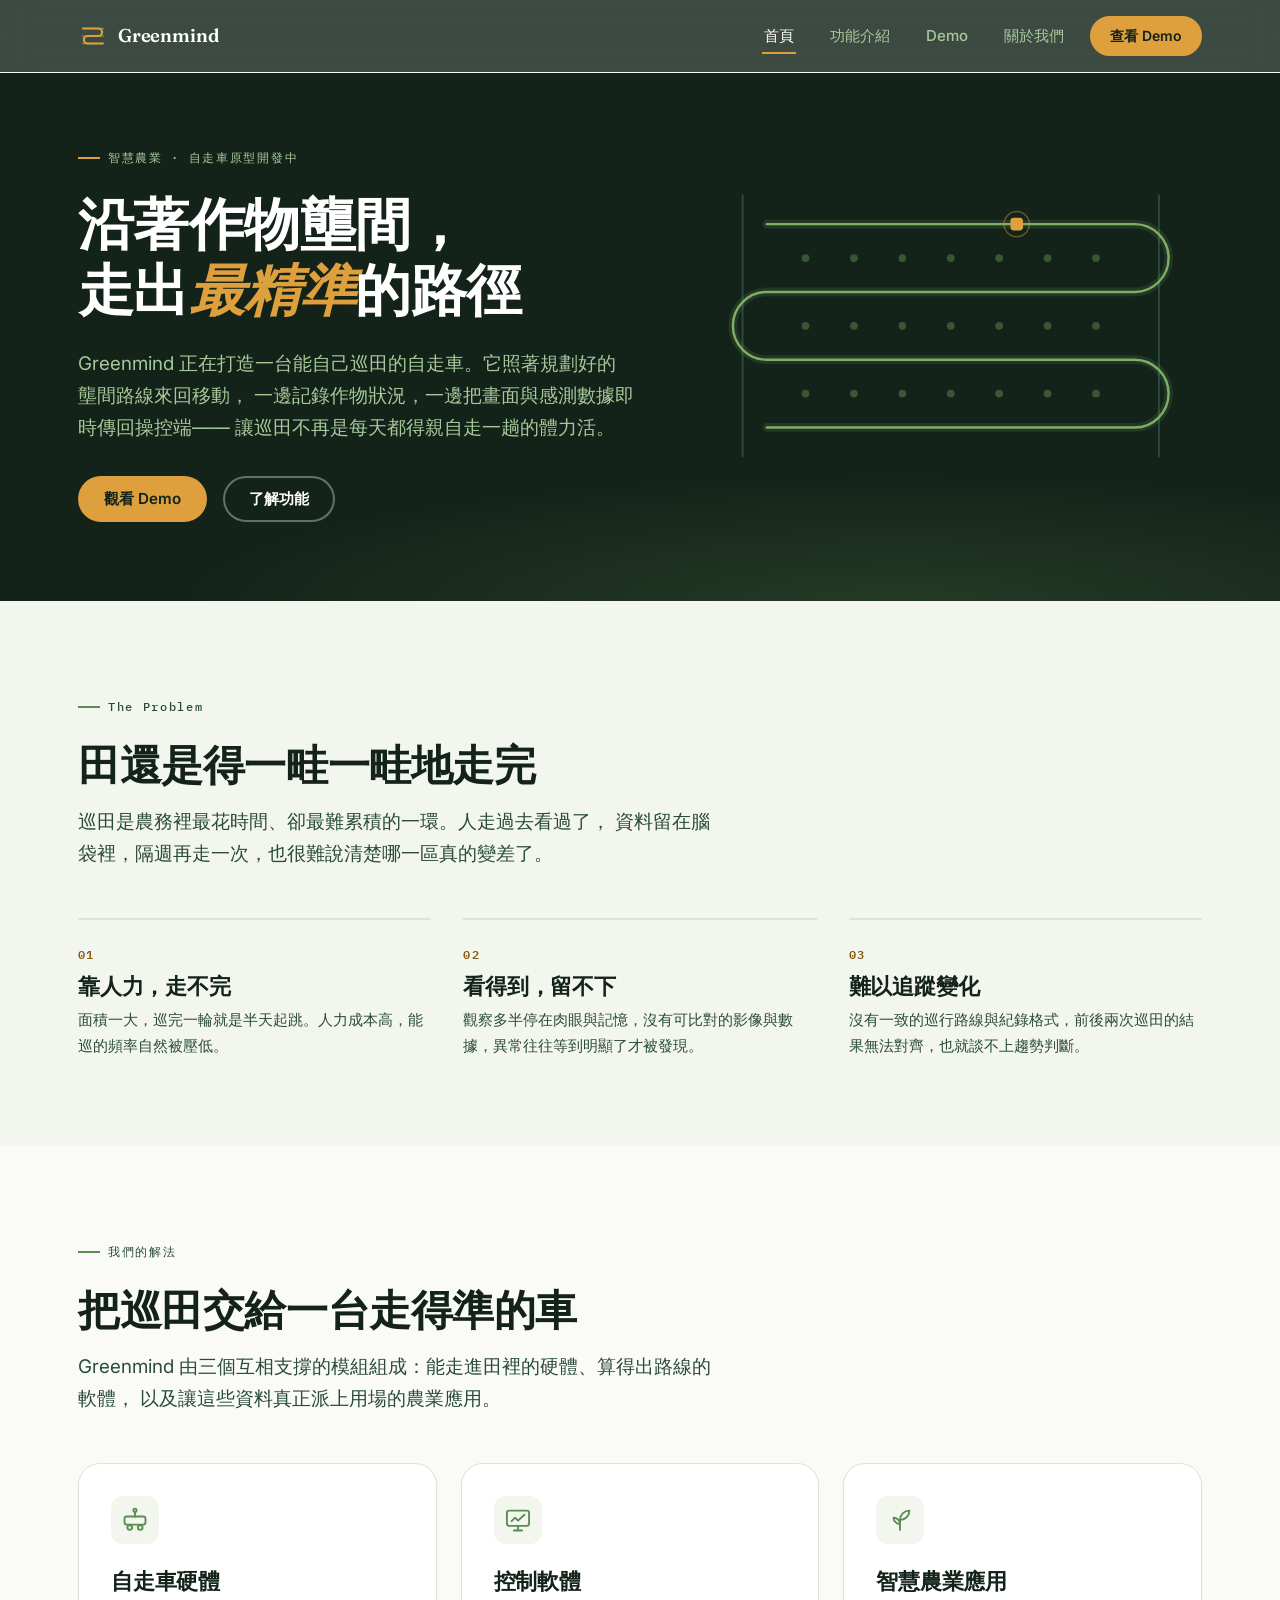
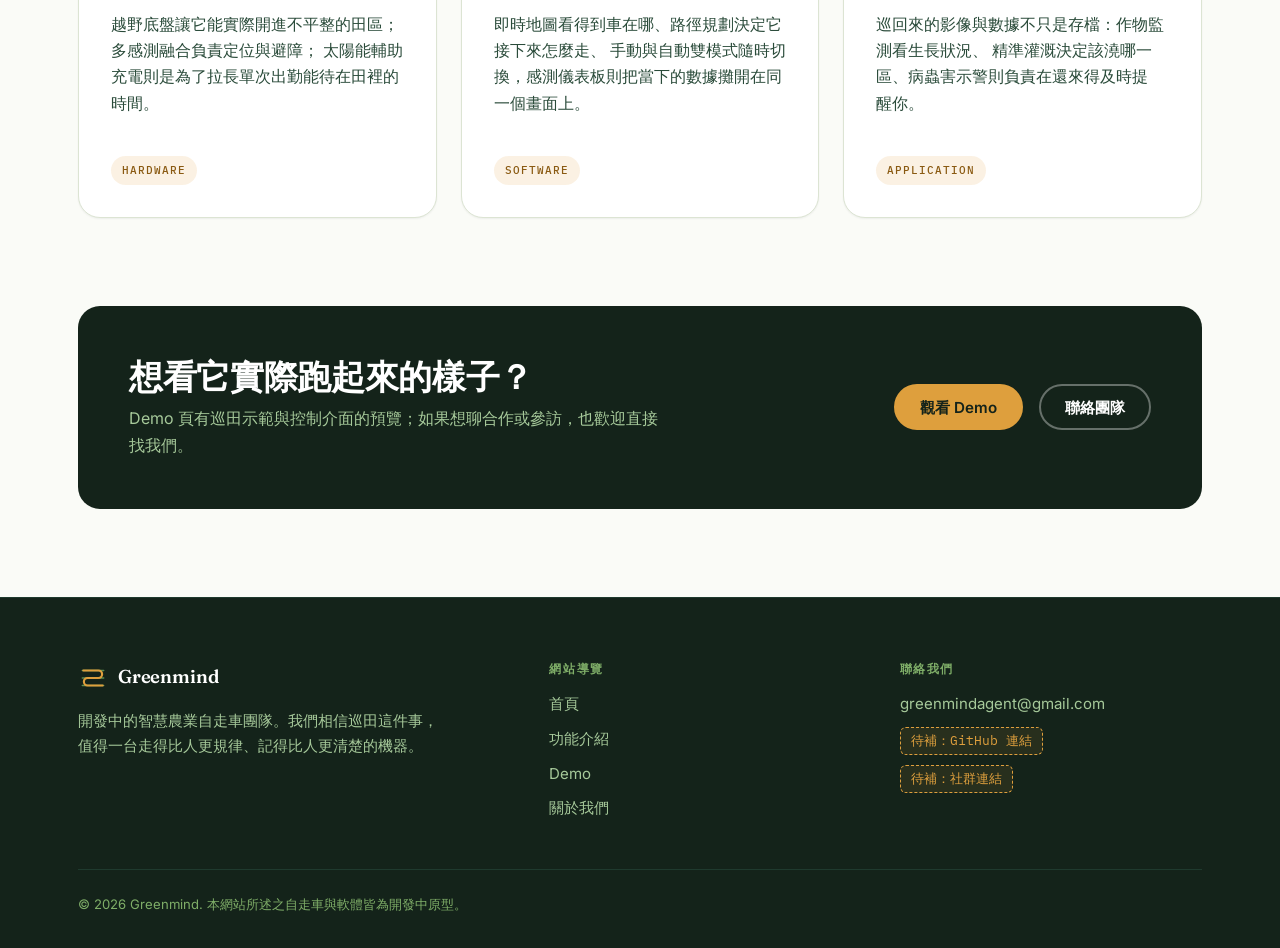
==== index.html @ 88f4bc28 "Greenmind 團隊網站首版 依《Greenmind 網站開發需求書 v1.0》製作的四頁靜態網站。 純 HTML + CSS + JS，無框架、無建置流程。  Co-Authored-By: C" ====
<!DOCTYPE html>
<html lang="zh-Hant" class="no-js">
<head>
<meta charset="UTF-8">
<meta name="viewport" content="width=device-width, initial-scale=1">
<title>Greenmind — 智慧農業自走車</title>
<meta name="description" content="Greenmind 是一支開發中的智慧農業自走車團隊，結合越野底盤、多感測融合與路徑規劃軟體，讓巡田這件事不再只能靠人走。">
<meta name="theme-color" content="#14231A">

<meta property="og:type" content="website">
<meta property="og:locale" content="zh_TW">
<meta property="og:site_name" content="Greenmind">
<meta property="og:title" content="Greenmind — 智慧農業自走車">
<meta property="og:description" content="沿著作物壟間，走出最精準的路徑。開發中的智慧農業自走車原型。">

<link rel="preconnect" href="https://fonts.googleapis.com">
<link rel="preconnect" href="https://fonts.gstatic.com" crossorigin>
<link rel="stylesheet" href="https://fonts.googleapis.com/css2?family=Fraunces:ital,opsz,wght@0,9..144,300;0,9..144,400;0,9..144,600;1,9..144,500&family=Inter:wght@400;500;600;700&family=IBM+Plex+Mono:wght@400;500;600&display=swap">
<link rel="stylesheet" href="css/style.css">
</head>
<body>

<a class="skip-link" href="#main">跳至主要內容</a>

<!-- ====================== Header ====================== -->
<header class="site-header">
  <div class="container site-header__inner">
    <a class="brand" href="index.html">
      <svg class="brand__mark" viewBox="0 0 28 28" fill="none" aria-hidden="true">
        <g class="brand__rows">
          <line x1="4" y1="7" x2="24" y2="7"/>
          <line x1="4" y1="14" x2="24" y2="14"/>
          <line x1="4" y1="21" x2="24" y2="21"/>
        </g>
        <path class="brand__path" d="M5 7 H19 A3.5 3.5 0 0 1 19 14 H9 A3.5 3.5 0 0 0 9 21 H23"/>
      </svg>
      <span>Greenmind</span>
    </a>

    <button class="nav-toggle" type="button" aria-expanded="false" aria-controls="site-nav" aria-label="開啟選單">
      <span class="nav-toggle__bars" aria-hidden="true"></span>
    </button>

    <nav class="nav" id="site-nav" aria-label="主要導覽">
      <ul class="nav__list">
        <li><a class="nav__link" href="index.html" aria-current="page">首頁</a></li>
        <li><a class="nav__link" href="features.html">功能介紹</a></li>
        <li><a class="nav__link" href="demo.html">Demo</a></li>
        <li><a class="nav__link" href="about.html">關於我們</a></li>
      </ul>
      <a class="btn btn--primary btn--sm" href="demo.html">查看 Demo</a>
    </nav>

    <a class="btn btn--primary btn--sm header-cta" href="demo.html">查看 Demo</a>
  </div>
</header>

<main id="main">

  <!-- ====================== Hero ====================== -->
  <section class="hero on-dark">
    <div class="container hero__grid">

      <div class="hero__copy">
        <p class="eyebrow">智慧農業 · 自走車原型開發中</p>
        <h1 class="hero__title">沿著作物壟間，<br>走出<em>最精準</em>的路徑</h1>
        <p class="lead">
          Greenmind 正在打造一台能自己巡田的自走車。它照著規劃好的壟間路線來回移動，
          一邊記錄作物狀況，一邊把畫面與感測數據即時傳回操控端——
          讓巡田不再是每天都得親自走一趟的體力活。
        </p>
        <div class="btn-row">
          <a class="btn btn--primary" href="demo.html">觀看 Demo</a>
          <a class="btn btn--ghost" href="features.html">了解功能</a>
        </div>
      </div>

      <div class="hero__visual">
        <!-- 簽名視覺：之字型巡行路徑（需求書 §4.4） -->
        <svg class="route" viewBox="0 0 520 400" role="img"
             aria-label="示意圖：自走車沿著田區壟間來回巡行的之字型路徑，走到一行盡頭便轉向下一行。">
          <defs>
            <path id="route-path"
                  d="M70 90 H450 A35 35 0 0 1 450 160 H70 A35 35 0 0 0 70 230 H450 A35 35 0 0 1 450 300 H70"/>
          </defs>

          <!-- 作物行（壟） -->
          <g class="route__crop">
            <g>
              <circle cx="110" cy="125" r="4"/><circle cx="160" cy="125" r="4"/>
              <circle cx="210" cy="125" r="4"/><circle cx="260" cy="125" r="4"/>
              <circle cx="310" cy="125" r="4"/><circle cx="360" cy="125" r="4"/>
              <circle cx="410" cy="125" r="4"/>
            </g>
            <g>
              <circle cx="110" cy="195" r="4"/><circle cx="160" cy="195" r="4"/>
              <circle cx="210" cy="195" r="4"/><circle cx="260" cy="195" r="4"/>
              <circle cx="310" cy="195" r="4"/><circle cx="360" cy="195" r="4"/>
              <circle cx="410" cy="195" r="4"/>
            </g>
            <g>
              <circle cx="110" cy="265" r="4"/><circle cx="160" cy="265" r="4"/>
              <circle cx="210" cy="265" r="4"/><circle cx="260" cy="265" r="4"/>
              <circle cx="310" cy="265" r="4"/><circle cx="360" cy="265" r="4"/>
              <circle cx="410" cy="265" r="4"/>
            </g>
          </g>

          <!-- 田區邊界 -->
          <g class="route__row">
            <line x1="45" y1="60" x2="45" y2="330"/>
            <line x1="475" y1="60" x2="475" y2="330"/>
          </g>

          <!-- 路徑底線 + 主路徑 -->
          <use href="#route-path" class="route__path route__path--ghost"/>
          <use href="#route-path" class="route__path"/>

          <!-- 自走車 -->
          <g class="route__rover-group">
            <circle class="route__rover-ring" r="13"/>
            <rect class="route__rover" x="-6.5" y="-6.5" width="13" height="13" rx="3.5"/>
            <animateMotion dur="16s" repeatCount="indefinite" rotate="auto" keyPoints="0;1"
                           keyTimes="0;1" calcMode="linear">
              <mpath href="#route-path"/>
            </animateMotion>
          </g>
        </svg>
      </div>

    </div>
  </section>

  <!-- ====================== 痛點 ====================== -->
  <section class="section section--paper">
    <div class="container">
      <div class="section-intro reveal">
        <p class="eyebrow">The Problem</p>
        <h2>田還是得一畦一畦地走完</h2>
        <p class="lead">
          巡田是農務裡最花時間、卻最難累積的一環。人走過去看過了，
          資料留在腦袋裡，隔週再走一次，也很難說清楚哪一區真的變差了。
        </p>
      </div>

      <ul class="problem-list reveal">
        <li class="problem-item">
          <span class="problem-item__num">01</span>
          <h3>靠人力，走不完</h3>
          <p>面積一大，巡完一輪就是半天起跳。人力成本高，能巡的頻率自然被壓低。</p>
        </li>
        <li class="problem-item">
          <span class="problem-item__num">02</span>
          <h3>看得到，留不下</h3>
          <p>觀察多半停在肉眼與記憶，沒有可比對的影像與數據，異常往往等到明顯了才被發現。</p>
        </li>
        <li class="problem-item">
          <span class="problem-item__num">03</span>
          <h3>難以追蹤變化</h3>
          <p>沒有一致的巡行路線與紀錄格式，前後兩次巡田的結果無法對齊，也就談不上趨勢判斷。</p>
        </li>
      </ul>
    </div>
  </section>

  <!-- ====================== 解法 ====================== -->
  <section class="section">
    <div class="container">
      <div class="section-intro reveal">
        <p class="eyebrow">我們的解法</p>
        <h2>把巡田交給一台走得準的車</h2>
        <p class="lead">
          Greenmind 由三個互相支撐的模組組成：能走進田裡的硬體、算得出路線的軟體，
          以及讓這些資料真正派上用場的農業應用。
        </p>
      </div>

      <div class="card-grid reveal">

        <article class="card">
          <div class="card__icon" aria-hidden="true">
            <svg viewBox="0 0 24 24" fill="none" stroke="currentColor" stroke-width="1.6" stroke-linecap="round" stroke-linejoin="round">
              <rect x="3" y="9" width="18" height="7" rx="2"/>
              <circle cx="7.5" cy="18.5" r="2"/>
              <circle cx="16.5" cy="18.5" r="2"/>
              <path d="M12 9V5"/>
              <circle cx="12" cy="3.6" r="1.4"/>
            </svg>
          </div>
          <h3>自走車硬體</h3>
          <p class="card__body">
            越野底盤讓它能實際開進不平整的田區；多感測融合負責定位與避障；
            太陽能輔助充電則是為了拉長單次出勤能待在田裡的時間。
          </p>
          <span class="card__tag">Hardware</span>
        </article>

        <article class="card">
          <div class="card__icon" aria-hidden="true">
            <svg viewBox="0 0 24 24" fill="none" stroke="currentColor" stroke-width="1.6" stroke-linecap="round" stroke-linejoin="round">
              <rect x="2.5" y="4" width="19" height="13" rx="2"/>
              <path d="M8.5 21h7M12 17v4"/>
              <path d="M6.5 13l3-3 2.5 2.5L17.5 7.5"/>
            </svg>
          </div>
          <h3>控制軟體</h3>
          <p class="card__body">
            即時地圖看得到車在哪、路徑規劃決定它接下來怎麼走、
            手動與自動雙模式隨時切換，感測儀表板則把當下的數據攤開在同一個畫面上。
          </p>
          <span class="card__tag">Software</span>
        </article>

        <article class="card">
          <div class="card__icon" aria-hidden="true">
            <svg viewBox="0 0 24 24" fill="none" stroke="currentColor" stroke-width="1.6" stroke-linecap="round" stroke-linejoin="round">
              <path d="M12 20.5V12"/>
              <path d="M12 12c0-4.4 3.6-8 8-8 0 4.4-3.6 8-8 8Z"/>
              <path d="M12 15.5c-3 0-5.5-2.5-5.5-5.5 3 0 5.5 2.5 5.5 5.5Z"/>
            </svg>
          </div>
          <h3>智慧農業應用</h3>
          <p class="card__body">
            巡回來的影像與數據不只是存檔：作物監測看生長狀況、
            精準灌溉決定該澆哪一區、病蟲害示警則負責在還來得及時提醒你。
          </p>
          <span class="card__tag">Application</span>
        </article>

      </div>
    </div>
  </section>

  <!-- ====================== CTA ====================== -->
  <div class="contact-band-wrap">
    <div class="container">
      <section class="contact-band reveal" aria-labelledby="cta-home">
        <div class="contact-band__text">
          <h2 id="cta-home">想看它實際跑起來的樣子？</h2>
          <p>Demo 頁有巡田示範與控制介面的預覽；如果想聊合作或參訪，也歡迎直接找我們。</p>
        </div>
        <div class="btn-row">
          <a class="btn btn--primary" href="demo.html">觀看 Demo</a>
          <a class="btn btn--ghost" href="about.html">聯絡團隊</a>
        </div>
      </section>
    </div>
  </div>

</main>

<!-- ====================== Footer ====================== -->
<footer class="site-footer">
  <div class="container">
    <div class="site-footer__grid">

      <div>
        <a class="brand" href="index.html">
          <svg class="brand__mark" viewBox="0 0 28 28" fill="none" aria-hidden="true">
            <g class="brand__rows">
              <line x1="4" y1="7" x2="24" y2="7"/>
              <line x1="4" y1="14" x2="24" y2="14"/>
              <line x1="4" y1="21" x2="24" y2="21"/>
            </g>
            <path class="brand__path" d="M5 7 H19 A3.5 3.5 0 0 1 19 14 H9 A3.5 3.5 0 0 0 9 21 H23"/>
          </svg>
          <span>Greenmind</span>
        </a>
        <p class="site-footer__about">
          開發中的智慧農業自走車團隊。我們相信巡田這件事，
          值得一台走得比人更規律、記得比人更清楚的機器。
        </p>
      </div>

      <div>
        <h3>網站導覽</h3>
        <ul class="footer-list">
          <li><a href="index.html">首頁</a></li>
          <li><a href="features.html">功能介紹</a></li>
          <li><a href="demo.html">Demo</a></li>
          <li><a href="about.html">關於我們</a></li>
        </ul>
      </div>

      <div>
        <h3>聯絡我們</h3>
        <ul class="footer-list">
          <li><a href="mailto:greenmindagent@gmail.com">greenmindagent@gmail.com</a></li>
          <li><span class="placeholder placeholder--inline">待補：GitHub 連結</span></li>
          <li><span class="placeholder placeholder--inline">待補：社群連結</span></li>
        </ul>
      </div>

    </div>
    <p class="site-footer__legal">© 2026 Greenmind. 本網站所述之自走車與軟體皆為開發中原型。</p>
  </div>
</footer>

<script src="js/main.js"></script>
</body>
</html>
---- css/style.css ----
/* ==========================================================================
   Greenmind — 智慧農業自走車團隊網站
   設計系統依據：Greenmind 網站開發需求書 v1.0 §4
   ========================================================================== */

/* --------------------------------------------------------------------------
   1. Design Tokens
   -------------------------------------------------------------------------- */
:root {
  /* 色彩 — 需求書 §4.1 */
  --forest-950: #14231A;
  --forest-900: #182B20;
  --forest-800: #1F3A2E;
  --forest-700: #2A4B3A;
  --leaf-500:   #5B8C51;
  --leaf-400:   #7FAE68;
  --leaf-300:   #A6C99A;
  --amber-500:  #DE9F3D;
  --amber-600:  #C6862A;
  --soil-600:   #7A5B41;
  --paper-100:  #F3F6EE;
  --paper-50:   #FAFBF7;
  --line-200:   #DCE4D3;

  /* 衍生 token：淺色背景上的可讀琥珀色。
     amber-500/600 在 paper 底上僅約 3:1，不足 WCAG AA 的 4.5:1，
     故小字級的琥珀色文字改用此深階（5.7:1）。 */
  --amber-700:  #8A5A12;

  /* 語意色 */
  --ink:        var(--forest-950);
  --ink-muted:  var(--forest-700);
  --ink-invert: #FFFFFF;

  /* 字體 — 需求書 §4.2 */
  --font-display: "Fraunces", "Noto Serif TC", Georgia, "Times New Roman", serif;
  --font-body: "Inter", "Noto Sans TC", -apple-system, BlinkMacSystemFont,
    "Segoe UI", "Microsoft JhengHei", sans-serif;
  --font-mono: "IBM Plex Mono", SFMono-Regular, Consolas, monospace;

  /* 版面 — 需求書 §4.3 */
  --container: 1180px;
  --gutter: 28px;
  --radius-sm: 6px;
  --radius-md: 12px;
  --radius-lg: 22px;
  --section-y: 88px;

  /* 間距尺 */
  --space-1: 4px;
  --space-2: 8px;
  --space-3: 16px;
  --space-4: 24px;
  --space-5: 32px;
  --space-6: 48px;
  --space-7: 64px;

  /* 陰影 */
  --shadow-sm: 0 1px 2px rgba(20, 35, 26, 0.06);
  --shadow-md: 0 8px 24px rgba(20, 35, 26, 0.08);
  --shadow-lg: 0 18px 48px rgba(20, 35, 26, 0.14);

  /* 動態 */
  --ease: cubic-bezier(0.22, 0.61, 0.36, 1);
  --dur-fast: 150ms;
  --dur: 240ms;

  --header-h: 72px;
}

/* --------------------------------------------------------------------------
   2. Reset & Base
   -------------------------------------------------------------------------- */
*,
*::before,
*::after { box-sizing: border-box; }

html {
  -webkit-text-size-adjust: 100%;
  scroll-behavior: smooth;
  scroll-padding-top: calc(var(--header-h) + 16px);
}

body {
  margin: 0;
  font-family: var(--font-body);
  font-size: 16px;
  line-height: 1.65;
  color: var(--ink);
  background: var(--paper-50);
  -webkit-font-smoothing: antialiased;
  text-rendering: optimizeLegibility;
}

img, svg, video { display: block; max-width: 100%; }
img, video { height: auto; }

a { color: inherit; }

button { font: inherit; color: inherit; }

/* 鍵盤焦點 — 需求書 §3 品質底線 */
:focus-visible {
  outline: 3px solid var(--amber-500);
  outline-offset: 3px;
  border-radius: var(--radius-sm);
}
:focus:not(:focus-visible) { outline: none; }

/* 跳至主要內容 */
.skip-link {
  position: absolute;
  left: 50%;
  top: 8px;
  transform: translate(-50%, -200%);
  z-index: 200;
  padding: 10px 18px;
  background: var(--amber-500);
  color: var(--forest-950);
  font-weight: 600;
  border-radius: var(--radius-sm);
  text-decoration: none;
  transition: transform var(--dur) var(--ease);
}
.skip-link:focus { transform: translate(-50%, 0); }

.visually-hidden {
  position: absolute;
  width: 1px;
  height: 1px;
  margin: -1px;
  padding: 0;
  overflow: hidden;
  clip: rect(0 0 0 0);
  white-space: nowrap;
  border: 0;
}

/* --------------------------------------------------------------------------
   3. Typography
   -------------------------------------------------------------------------- */
h1, h2, h3, h4 {
  font-family: var(--font-display);
  font-weight: 600;
  line-height: 1.18;
  letter-spacing: -0.01em;
  margin: 0 0 var(--space-3);
  text-wrap: balance;
}

h1 { font-size: clamp(2.15rem, 1.35rem + 3.2vw, 3.5rem); }
h2 { font-size: clamp(1.75rem, 1.2rem + 2.1vw, 2.6rem); }
h3 { font-size: clamp(1.15rem, 1rem + 0.6vw, 1.4rem); }

p { margin: 0 0 var(--space-3); text-wrap: pretty; }
p:last-child { margin-bottom: 0; }

.eyebrow {
  display: inline-flex;
  align-items: center;
  gap: var(--space-2);
  margin: 0 0 var(--space-4);
  font-family: var(--font-mono);
  font-size: 0.75rem;
  font-weight: 500;
  letter-spacing: 0.14em;
  color: var(--ink-muted);
}
.eyebrow::before {
  content: "";
  width: 22px;
  height: 2px;
  background: var(--leaf-500);
  flex: none;
}
.on-dark .eyebrow { color: var(--leaf-300); }
.on-dark .eyebrow::before { background: var(--amber-500); }

.lead {
  font-size: clamp(1.02rem, 0.97rem + 0.28vw, 1.18rem);
  line-height: 1.7;
  color: var(--ink-muted);
  max-width: 62ch;
}
.on-dark .lead { color: var(--leaf-300); }

.section-intro { max-width: 64ch; margin-bottom: var(--space-6); }

/* --------------------------------------------------------------------------
   4. Layout
   -------------------------------------------------------------------------- */
.container {
  width: 100%;
  max-width: var(--container);
  margin-inline: auto;
  padding-inline: var(--gutter);
}

.section { padding-block: var(--section-y); }
.section--tight { padding-block: calc(var(--section-y) * 0.68); }

.section--paper { background: var(--paper-100); }
.section--dark,
.on-dark {
  background: var(--forest-950);
  color: var(--ink-invert);
}
.section--dark h1,
.section--dark h2,
.section--dark h3,
.on-dark h1,
.on-dark h2,
.on-dark h3 { color: var(--ink-invert); }

/* --------------------------------------------------------------------------
   5. Buttons — 需求書 §3（primary / ghost / outline）
   -------------------------------------------------------------------------- */
.btn {
  display: inline-flex;
  align-items: center;
  justify-content: center;
  gap: var(--space-2);
  min-height: 46px;
  padding: 12px 24px;
  border: 2px solid transparent;
  border-radius: 999px;
  font-family: var(--font-body);
  font-size: 0.95rem;
  font-weight: 600;
  line-height: 1;
  text-decoration: none;
  cursor: pointer;
  white-space: nowrap;
  transition: background-color var(--dur) var(--ease),
              border-color var(--dur) var(--ease),
              color var(--dur) var(--ease),
              transform var(--dur-fast) var(--ease);
}
.btn:active { transform: translateY(1px); }

.btn--primary {
  background: var(--amber-500);
  color: var(--forest-950);
  border-color: var(--amber-500);
}
.btn--primary:hover {
  background: var(--amber-600);
  border-color: var(--amber-600);
}

.btn--ghost {
  background: transparent;
  color: var(--ink-invert);
  border-color: rgba(255, 255, 255, 0.35);
}
.btn--ghost:hover {
  background: rgba(255, 255, 255, 0.1);
  border-color: rgba(255, 255, 255, 0.6);
}

.btn--outline {
  background: transparent;
  color: var(--forest-800);
  border-color: var(--forest-800);
}
.btn--outline:hover {
  background: var(--forest-800);
  color: var(--ink-invert);
}

.btn--sm { min-height: 40px; padding: 9px 18px; font-size: 0.875rem; }

.btn-row {
  display: flex;
  flex-wrap: wrap;
  align-items: center;
  gap: var(--space-3);
  margin-top: var(--space-5);
}

/* --------------------------------------------------------------------------
   6. Header / Navigation
   -------------------------------------------------------------------------- */
.site-header {
  position: sticky;
  top: 0;
  z-index: 100;
  border-bottom: 1px solid rgba(255, 255, 255, 0.09);
}

/* 毛玻璃放在偽元素而非 .site-header 本身。
   backdrop-filter 會讓套用的元素成為 position: fixed 子孫的 containing block，
   若直接掛在 header 上，手機版的全螢幕選單（.nav）就會改以 header 為基準定位，
   導致選單高度塌陷、且 translateX(100%) 會把整份文件撐出橫向捲軸。 */
.site-header::before {
  content: "";
  position: absolute;
  inset: 0;
  z-index: -1;
  background: rgba(20, 35, 26, 0.82);
  backdrop-filter: blur(14px) saturate(140%);
  -webkit-backdrop-filter: blur(14px) saturate(140%);
}
@supports not ((backdrop-filter: blur(4px)) or (-webkit-backdrop-filter: blur(4px))) {
  .site-header::before { background: var(--forest-950); }
}

.site-header__inner {
  position: relative;
  z-index: 1;
  display: flex;
  align-items: center;
  gap: var(--space-4);
  min-height: var(--header-h);
}

.brand {
  display: inline-flex;
  align-items: center;
  gap: 10px;
  font-family: var(--font-display);
  font-size: 1.16rem;
  font-weight: 600;
  letter-spacing: -0.01em;
  color: var(--ink-invert);
  text-decoration: none;
  flex: none;
}
.brand__mark { width: 30px; height: 30px; flex: none; }
/* 品牌標記：3 條田壟線 + 1 條轉折巡行路徑（需求書 §4.4 簡化版） */
.brand__rows { stroke: var(--leaf-500); stroke-width: 1.4; stroke-linecap: round; }
.brand__path {
  fill: none;
  stroke: var(--amber-500);
  stroke-width: 2;
  stroke-linecap: round;
  stroke-linejoin: round;
}

.nav { margin-left: auto; }
.nav__list {
  display: flex;
  align-items: center;
  gap: var(--space-5);
  list-style: none;
  margin: 0;
  padding: 0;
}
.nav__link {
  position: relative;
  display: inline-block;
  padding: 6px 2px;
  font-size: 0.94rem;
  font-weight: 500;
  color: var(--leaf-300);
  text-decoration: none;
  transition: color var(--dur) var(--ease);
}
.nav__link:hover { color: var(--ink-invert); }
.nav__link::after {
  content: "";
  position: absolute;
  left: 0;
  right: 0;
  bottom: 0;
  height: 2px;
  background: var(--amber-500);
  transform: scaleX(0);
  transform-origin: left;
  transition: transform var(--dur) var(--ease);
}
.nav__link:hover::after,
.nav__link[aria-current="page"]::after { transform: scaleX(1); }
.nav__link[aria-current="page"] { color: var(--ink-invert); }

.header-cta { flex: none; }

/* 選單內的 CTA 只在手機版展開選單時出現；
   桌面版用的是 .header-cta，兩者不可同時顯示。 */
.nav > .btn { display: none; }

.nav-toggle {
  display: none;
  align-items: center;
  justify-content: center;
  width: 46px;
  height: 46px;
  margin-left: auto;
  padding: 0;
  background: transparent;
  border: 1px solid rgba(255, 255, 255, 0.22);
  border-radius: var(--radius-sm);
  color: var(--ink-invert);
  cursor: pointer;
}
.nav-toggle__bars,
.nav-toggle__bars::before,
.nav-toggle__bars::after {
  display: block;
  width: 20px;
  height: 2px;
  background: currentColor;
  border-radius: 2px;
  transition: transform var(--dur) var(--ease), background-color var(--dur-fast) var(--ease);
}
.nav-toggle__bars { position: relative; }
.nav-toggle__bars::before,
.nav-toggle__bars::after { content: ""; position: absolute; left: 0; }
.nav-toggle__bars::before { top: -6px; }
.nav-toggle__bars::after { top: 6px; }

[data-nav-open] .nav-toggle__bars { background: transparent; }
[data-nav-open] .nav-toggle__bars::before { transform: translateY(6px) rotate(45deg); }
[data-nav-open] .nav-toggle__bars::after { transform: translateY(-6px) rotate(-45deg); }

/* --------------------------------------------------------------------------
   7. Hero — 首頁
   -------------------------------------------------------------------------- */
.hero {
  position: relative;
  background: var(--forest-950);
  color: var(--ink-invert);
  overflow: hidden;
  padding-block: clamp(56px, 5vw, 96px) clamp(64px, 6vw, 104px);
}
.hero::after {
  content: "";
  position: absolute;
  inset: auto 0 0 0;
  height: 180px;
  background: radial-gradient(80% 100% at 70% 100%, rgba(91, 140, 81, 0.22), transparent 70%);
  pointer-events: none;
}

.hero__grid {
  position: relative;
  z-index: 1;
  display: grid;
  grid-template-columns: minmax(0, 1.05fr) minmax(0, 0.95fr);
  gap: clamp(var(--space-6), 5vw, 72px);
  align-items: center;
}

.hero__title { margin-bottom: var(--space-4); }
.hero__title em {
  font-style: italic;
  color: var(--amber-500);
}

.hero__visual { position: relative; }

/* --------------------------------------------------------------------------
   8. 簽名視覺 — 巡行路徑 SVG（需求書 §4.4）
   -------------------------------------------------------------------------- */
.route { width: 100%; height: auto; overflow: visible; }
.route__row { stroke: var(--forest-700); stroke-width: 2; stroke-linecap: round; }
.route__path { fill: none; stroke: var(--leaf-400); stroke-width: 2.5; stroke-linecap: round; }
/* 路徑底下的淺色軌道，讓已走過與未走過的部分有層次 */
.route__path--ghost { stroke: rgba(127, 174, 104, 0.14); stroke-width: 9; }
.route__rover { fill: var(--amber-500); }
.route__rover-ring { fill: none; stroke: var(--amber-500); stroke-width: 1.5; opacity: 0.4; }
.route__crop { fill: var(--leaf-500); opacity: 0.5; }

/* --------------------------------------------------------------------------
   9. Page hero — 內頁
   -------------------------------------------------------------------------- */
.page-hero {
  background: var(--forest-950);
  color: var(--ink-invert);
  padding-block: clamp(52px, 5vw, 84px);
  border-bottom: 1px solid var(--forest-800);
}
.page-hero__inner { max-width: 68ch; }

/* --------------------------------------------------------------------------
   10. Cards
   -------------------------------------------------------------------------- */
.card-grid {
  display: grid;
  grid-template-columns: repeat(3, minmax(0, 1fr));
  gap: var(--space-4);
}

.card {
  display: flex;
  flex-direction: column;
  padding: var(--space-5);
  background: #FFFFFF;
  border: 1px solid var(--line-200);
  border-radius: var(--radius-lg);
  box-shadow: var(--shadow-sm);
  transition: transform var(--dur) var(--ease), box-shadow var(--dur) var(--ease);
}
.card:hover { transform: translateY(-4px); box-shadow: var(--shadow-md); }

.card__icon {
  width: 48px;
  height: 48px;
  margin-bottom: var(--space-4);
  padding: 10px;
  color: var(--leaf-500);
  background: var(--paper-100);
  border-radius: var(--radius-md);
}
.card__icon svg { width: 100%; height: 100%; }

.card__body { color: var(--ink-muted); flex: 1; }

.card__tag {
  align-self: flex-start;
  margin-top: var(--space-4);
  padding: 5px 11px;
  font-family: var(--font-mono);
  font-size: 0.7rem;
  font-weight: 500;
  letter-spacing: 0.09em;
  text-transform: uppercase;
  color: var(--amber-700);
  background: rgba(222, 159, 61, 0.14);
  border-radius: 999px;
}

/* 深色卡片變體 */
.card--dark {
  background: var(--forest-800);
  border-color: var(--forest-700);
  color: var(--ink-invert);
}
.card--dark .card__icon { background: var(--forest-900); color: var(--leaf-400); }
.card--dark .card__body { color: var(--leaf-300); }
.card--dark .card__tag { color: var(--amber-500); background: rgba(222, 159, 61, 0.16); }

/* --------------------------------------------------------------------------
   11. 痛點區塊
   -------------------------------------------------------------------------- */
.problem-list {
  display: grid;
  grid-template-columns: repeat(3, minmax(0, 1fr));
  gap: var(--space-5);
  margin: 0;
  padding: 0;
  list-style: none;
}
.problem-item {
  padding-top: var(--space-4);
  border-top: 2px solid var(--line-200);
}
.problem-item__num {
  display: block;
  margin-bottom: var(--space-2);
  font-family: var(--font-mono);
  font-size: 0.78rem;
  font-weight: 600;
  letter-spacing: 0.1em;
  color: var(--amber-700);
}
.problem-item h3 { margin-bottom: var(--space-2); }
.problem-item p { color: var(--ink-muted); font-size: 0.96rem; }

/* --------------------------------------------------------------------------
   12. 功能介紹 — 左圖右列表
   -------------------------------------------------------------------------- */
.feature-row {
  display: grid;
  grid-template-columns: minmax(0, 1fr) minmax(0, 1fr);
  gap: clamp(var(--space-5), 4vw, 64px);
  align-items: center;
}
.feature-row + .feature-row { margin-top: calc(var(--section-y) * 0.8); }
.feature-row--flip .feature-row__media { order: 2; }

.feature-row__media {
  padding: var(--space-5);
  background: var(--forest-950);
  border-radius: var(--radius-lg);
  overflow: hidden;
}
.section--paper .feature-row__media { box-shadow: var(--shadow-md); }

.spec-list { list-style: none; margin: var(--space-5) 0 0; padding: 0; }
.spec-list li {
  display: grid;
  grid-template-columns: 118px minmax(0, 1fr);
  gap: var(--space-4);
  padding: var(--space-3) 0;
  border-top: 1px solid var(--line-200);
}
.spec-list li:last-child { border-bottom: 1px solid var(--line-200); }
.spec-list__label {
  font-family: var(--font-mono);
  font-size: 0.8rem;
  font-weight: 600;
  letter-spacing: 0.05em;
  color: var(--forest-800);
  padding-top: 3px;
}
.spec-list__value { color: var(--ink-muted); font-size: 0.96rem; }

/* 儀表板 mockup */
.panel-mock { font-family: var(--font-mono); color: var(--leaf-300); }
.panel-mock__bar {
  display: flex;
  align-items: center;
  gap: 6px;
  padding-bottom: var(--space-3);
  margin-bottom: var(--space-4);
  border-bottom: 1px solid var(--forest-700);
}
.panel-mock__dot { width: 9px; height: 9px; border-radius: 50%; background: var(--forest-700); }
.panel-mock__dot--live { background: var(--leaf-400); }
.panel-mock__title {
  margin-left: var(--space-2);
  font-size: 0.72rem;
  letter-spacing: 0.1em;
  text-transform: uppercase;
  color: var(--leaf-300);
}
.panel-mock__readouts {
  display: grid;
  grid-template-columns: repeat(2, minmax(0, 1fr));
  gap: var(--space-3);
  margin: var(--space-4) 0 0;
}
.panel-mock__cell {
  padding: var(--space-3);
  background: var(--forest-900);
  border: 1px solid var(--forest-700);
  border-radius: var(--radius-sm);
}
.panel-mock__cell dt {
  font-size: 0.66rem;
  letter-spacing: 0.1em;
  text-transform: uppercase;
  color: var(--leaf-400);
}
.panel-mock__cell dd {
  margin: 4px 0 0;
  font-size: 1.05rem;
  font-weight: 600;
  color: var(--ink-invert);
}

/* --------------------------------------------------------------------------
   13. 技術架構圖 — 四步驟橫向流程
   -------------------------------------------------------------------------- */
.flow {
  display: grid;
  grid-template-columns: repeat(4, minmax(0, 1fr));
  gap: var(--space-3);
  list-style: none;
  margin: 0;
  padding: 0;
}
.flow__step {
  position: relative;
  padding: var(--space-5) var(--space-4);
  background: var(--forest-800);
  border: 1px solid var(--forest-700);
  border-radius: var(--radius-md);
}
.flow__step::after {
  content: "";
  position: absolute;
  top: 50%;
  right: calc(var(--space-3) * -1);
  width: var(--space-3);
  height: 2px;
  background: var(--forest-700);
}
.flow__step:last-child::after { display: none; }
.flow__num {
  display: inline-block;
  margin-bottom: var(--space-3);
  font-family: var(--font-mono);
  font-size: 0.72rem;
  font-weight: 600;
  letter-spacing: 0.12em;
  color: var(--amber-500);
}
.flow__step h3 { font-size: 1.06rem; margin-bottom: var(--space-2); color: var(--ink-invert); }
.flow__step p { font-size: 0.9rem; color: var(--leaf-300); }

/* --------------------------------------------------------------------------
   14. Demo — 影片佔位播放器
   -------------------------------------------------------------------------- */
.video-frame {
  position: relative;
  aspect-ratio: 16 / 9;
  display: grid;
  place-items: center;
  background: var(--forest-950);
  border: 1px solid var(--forest-700);
  border-radius: var(--radius-lg);
  overflow: hidden;
}
.video-frame__decor {
  position: absolute;
  inset: 0;
  width: 100%;
  height: 100%;
  opacity: 0.45;
}
.video-frame__center {
  position: relative;
  z-index: 1;
  display: flex;
  flex-direction: column;
  align-items: center;
  gap: var(--space-3);
  text-align: center;
  padding: var(--space-4);
}
.video-frame__play {
  display: grid;
  place-items: center;
  width: 74px;
  height: 74px;
  background: var(--amber-500);
  border: none;
  border-radius: 50%;
  color: var(--forest-950);
  cursor: pointer;
  box-shadow: 0 8px 28px rgba(222, 159, 61, 0.32);
  transition: transform var(--dur) var(--ease), background-color var(--dur) var(--ease);
}
.video-frame__play:hover { transform: scale(1.06); background: var(--amber-600); }
.video-frame__play svg { width: 26px; height: 26px; margin-left: 4px; }
.video-frame__note {
  font-family: var(--font-mono);
  font-size: 0.78rem;
  letter-spacing: 0.06em;
  color: var(--leaf-300);
}
/* 影片就緒後（YouTube iframe 或 video 標籤）直接放進 .video-frame 即可鋪滿 */
.video-frame > iframe,
.video-frame > video {
  position: absolute;
  inset: 0;
  width: 100%;
  height: 100%;
  border: 0;
}

/* --------------------------------------------------------------------------
   15. 畫廊 — 軟體介面預覽
   -------------------------------------------------------------------------- */
.gallery {
  display: grid;
  grid-template-columns: repeat(3, minmax(0, 1fr));
  gap: var(--space-4);
}
.gallery__item {
  display: flex;
  flex-direction: column;
  background: #FFFFFF;
  border: 1px solid var(--line-200);
  border-radius: var(--radius-md);
  overflow: hidden;
}
.gallery__shot {
  aspect-ratio: 4 / 3;
  background: var(--forest-950);
  display: grid;
  place-items: center;
  padding: var(--space-4);
}
.gallery__shot svg { width: 100%; height: 100%; }
.gallery__caption { padding: var(--space-4); }
.gallery__caption h3 { font-size: 1.02rem; margin-bottom: 6px; }
.gallery__caption p { font-size: 0.9rem; color: var(--ink-muted); }

/* --------------------------------------------------------------------------
   16. 使用情境 Walkthrough — 編號步驟
   -------------------------------------------------------------------------- */
.steps { counter-reset: step; list-style: none; margin: 0; padding: 0; }
.steps__item {
  position: relative;
  display: grid;
  grid-template-columns: 56px minmax(0, 1fr);
  gap: var(--space-4);
  padding-bottom: var(--space-6);
}
.steps__item:last-child { padding-bottom: 0; }
.steps__item::before {
  counter-increment: step;
  content: counter(step, decimal-leading-zero);
  display: grid;
  place-items: center;
  width: 56px;
  height: 56px;
  font-family: var(--font-mono);
  font-size: 0.94rem;
  font-weight: 600;
  color: var(--amber-700);
  background: var(--paper-100);
  border: 1px solid var(--line-200);
  border-radius: 50%;
}
/* 步驟之間的連接線 */
.steps__item::after {
  content: "";
  position: absolute;
  left: 27px;
  top: 62px;
  bottom: 10px;
  width: 2px;
  background: var(--line-200);
}
.steps__item:last-child::after { display: none; }
.steps__item h3 { margin-bottom: var(--space-2); padding-top: 12px; }
.steps__item p { color: var(--ink-muted); }

/* --------------------------------------------------------------------------
   17. 長文區塊（關於我們）
   -------------------------------------------------------------------------- */
.prose-grid {
  display: grid;
  grid-template-columns: minmax(0, 0.42fr) minmax(0, 1fr);
  gap: clamp(var(--space-5), 4vw, 64px);
  align-items: start;
}
.prose-grid + .prose-grid { margin-top: calc(var(--section-y) * 0.7); }
.prose-grid__aside { position: sticky; top: calc(var(--header-h) + 32px); }
.prose-grid__body { max-width: 66ch; }

/* --------------------------------------------------------------------------
   18. Placeholder 標記 — 需求書 §3
   -------------------------------------------------------------------------- */
.placeholder {
  display: block;
  padding: var(--space-4);
  border: 2px dashed var(--amber-500);
  border-radius: var(--radius-md);
  background: rgba(222, 159, 61, 0.07);
  color: var(--amber-700);
  font-size: 0.94rem;
  line-height: 1.7;
}
.placeholder__label {
  display: inline-block;
  margin-bottom: var(--space-2);
  font-family: var(--font-mono);
  font-size: 0.7rem;
  font-weight: 600;
  letter-spacing: 0.12em;
  text-transform: uppercase;
}
.placeholder p { color: inherit; }
.placeholder--inline {
  display: inline-block;
  padding: 2px 10px;
  border-width: 1.5px;
  border-radius: var(--radius-sm);
  font-family: var(--font-mono);
  font-size: 0.82rem;
}
/* 深色底一律改用 amber-500（對 forest-950 為 7.1:1）；淺色底才用 amber-700。
   下列全部都是深色表面 —— 遺漏任何一個，該處的琥珀色文字就會掉到 2.5:1。 */
.on-dark .placeholder,
.section--dark .placeholder,
.contact-band .placeholder,
.site-footer .placeholder,
.video-frame .placeholder,
.feature-row__media .placeholder,
.gallery__shot .placeholder,
.card--dark .placeholder,
.flow__step .placeholder {
  color: var(--amber-500);
  background: rgba(222, 159, 61, 0.1);
}

/* --------------------------------------------------------------------------
   19. Contact band — 需求書 §3
   -------------------------------------------------------------------------- */
.contact-band-wrap { padding-block: 0 var(--section-y); }
/* 前一區若是淺色底，沿用同一底色並補回上內距，避免色塊斷開 */
.section--paper + .contact-band-wrap {
  background: var(--paper-100);
  padding-top: var(--section-y);
}
/* 前一區若是深色底，必須留出間距，否則深色卡片會與上方區塊黏成一塊 */
.section--dark + .contact-band-wrap { padding-top: var(--section-y); }

.contact-band {
  display: flex;
  flex-wrap: wrap;
  align-items: center;
  justify-content: space-between;
  gap: var(--space-5);
  padding: clamp(var(--space-5), 4vw, 56px);
  background: var(--forest-950);
  color: var(--ink-invert);
  border-radius: var(--radius-lg);
}
.contact-band__text { max-width: 54ch; }
.contact-band__text h2 {
  font-size: clamp(1.5rem, 1.15rem + 1.5vw, 2.15rem);
  margin-bottom: var(--space-2);
}
.contact-band__text p { color: var(--leaf-300); margin: 0; }
.contact-band .btn-row { margin-top: 0; flex: none; }

/* --------------------------------------------------------------------------
   20. Footer
   -------------------------------------------------------------------------- */
.site-footer {
  background: var(--forest-950);
  color: var(--leaf-300);
  padding-block: var(--space-7) var(--space-5);
  border-top: 1px solid var(--forest-800);
}
.site-footer__grid {
  display: grid;
  grid-template-columns: minmax(0, 1.4fr) minmax(0, 1fr) minmax(0, 1fr);
  gap: var(--space-6);
  padding-bottom: var(--space-6);
  border-bottom: 1px solid var(--forest-800);
}
.site-footer__about { max-width: 40ch; font-size: 0.94rem; }
.site-footer .brand { margin-bottom: var(--space-3); }
.site-footer h3 {
  font-family: var(--font-mono);
  font-size: 0.72rem;
  font-weight: 600;
  letter-spacing: 0.14em;
  text-transform: uppercase;
  color: var(--leaf-400);
  margin-bottom: var(--space-3);
}
.footer-list {
  list-style: none;
  margin: 0;
  padding: 0;
  display: grid;
  gap: 10px;
  font-size: 0.94rem;
}
.footer-list a {
  text-decoration: none;
  color: var(--leaf-300);
  transition: color var(--dur) var(--ease);
}
.footer-list a:hover {
  color: var(--ink-invert);
  text-decoration: underline;
  text-underline-offset: 3px;
}

.site-footer__legal {
  padding-top: var(--space-4);
  font-size: 0.82rem;
  color: var(--leaf-400);
}

/* --------------------------------------------------------------------------
   21. 進場動畫（需求書 §6 — IntersectionObserver）
   -------------------------------------------------------------------------- */
.reveal {
  opacity: 0;
  transform: translateY(12px);
  transition: opacity 380ms var(--ease), transform 380ms var(--ease);
}
.reveal.is-visible { opacity: 1; transform: none; }
/* 沒有 JS 時內容不可永久隱形 */
.no-js .reveal { opacity: 1; transform: none; }

/* --------------------------------------------------------------------------
   22. RWD — 斷點 900 / 860 / 560（需求書 §3）
   -------------------------------------------------------------------------- */
@media (max-width: 900px) {
  .card-grid,
  .problem-list { grid-template-columns: repeat(2, minmax(0, 1fr)); }
  .flow { grid-template-columns: repeat(2, minmax(0, 1fr)); }
  .flow__step:nth-child(2n)::after { display: none; }
}

@media (max-width: 860px) {
  :root { --section-y: 60px; --gutter: 20px; }

  .nav-toggle { display: inline-flex; }

  .nav {
    position: fixed;
    inset: var(--header-h) 0 0 0;
    margin-left: 0;
    background: var(--forest-950);
    padding: var(--space-6) var(--gutter);
    overflow-y: auto;
    transform: translateX(100%);
    visibility: hidden;
    transition: transform 280ms var(--ease), visibility 280ms var(--ease);
  }
  [data-nav-open] .nav { transform: translateX(0); visibility: visible; }

  .nav__list { flex-direction: column; align-items: stretch; gap: 0; }
  .nav__list li { border-bottom: 1px solid var(--forest-800); }
  .nav__link {
    display: block;
    padding: var(--space-4) 0;
    font-size: 1.18rem;
    font-family: var(--font-display);
  }
  .nav__link::after { display: none; }
  .nav__link[aria-current="page"] { color: var(--amber-500); }

  .nav > .btn { display: inline-flex; margin-top: var(--space-5); width: 100%; }
  .header-cta { display: none; }

  .hero__grid,
  .feature-row,
  .prose-grid { grid-template-columns: minmax(0, 1fr); }
  .feature-row--flip .feature-row__media { order: 0; }
  .prose-grid__aside { position: static; }

  .site-footer__grid { grid-template-columns: minmax(0, 1fr); gap: var(--space-5); }

  .contact-band { flex-direction: column; align-items: flex-start; }
  .contact-band .btn-row { width: 100%; }

  .steps__item { grid-template-columns: 44px minmax(0, 1fr); gap: var(--space-3); }
  .steps__item::before { width: 44px; height: 44px; font-size: 0.84rem; }
  .steps__item::after { left: 21px; top: 50px; }
  .steps__item h3 { padding-top: 6px; }

  .spec-list li { grid-template-columns: minmax(0, 1fr); gap: 4px; }
}

@media (max-width: 560px) {
  .gallery,
  .card-grid,
  .problem-list,
  .flow { grid-template-columns: minmax(0, 1fr); }
  .flow__step::after { display: none; }
  .panel-mock__readouts { grid-template-columns: minmax(0, 1fr); }
  .btn-row .btn { width: 100%; }
}

/* --------------------------------------------------------------------------
   23. prefers-reduced-motion — 需求書 §3
   -------------------------------------------------------------------------- */
@media (prefers-reduced-motion: reduce) {
  html { scroll-behavior: auto; }

  *,
  *::before,
  *::after {
    animation-duration: 0.01ms !important;
    animation-iteration-count: 1 !important;
    transition-duration: 0.01ms !important;
  }

  /* 內容直接以最終狀態呈現，而不是把動畫加速播完 */
  .reveal { opacity: 1; transform: none; }
}

/* --------------------------------------------------------------------------
   24. 列印
   -------------------------------------------------------------------------- */
@media print {
  .site-header,
  .nav-toggle,
  .contact-band-wrap,
  .video-frame__play { display: none; }
  body { background: #FFFFFF; color: #000000; }
  .section--dark,
  .hero,
  .page-hero { background: #FFFFFF !important; color: #000000 !important; }
}
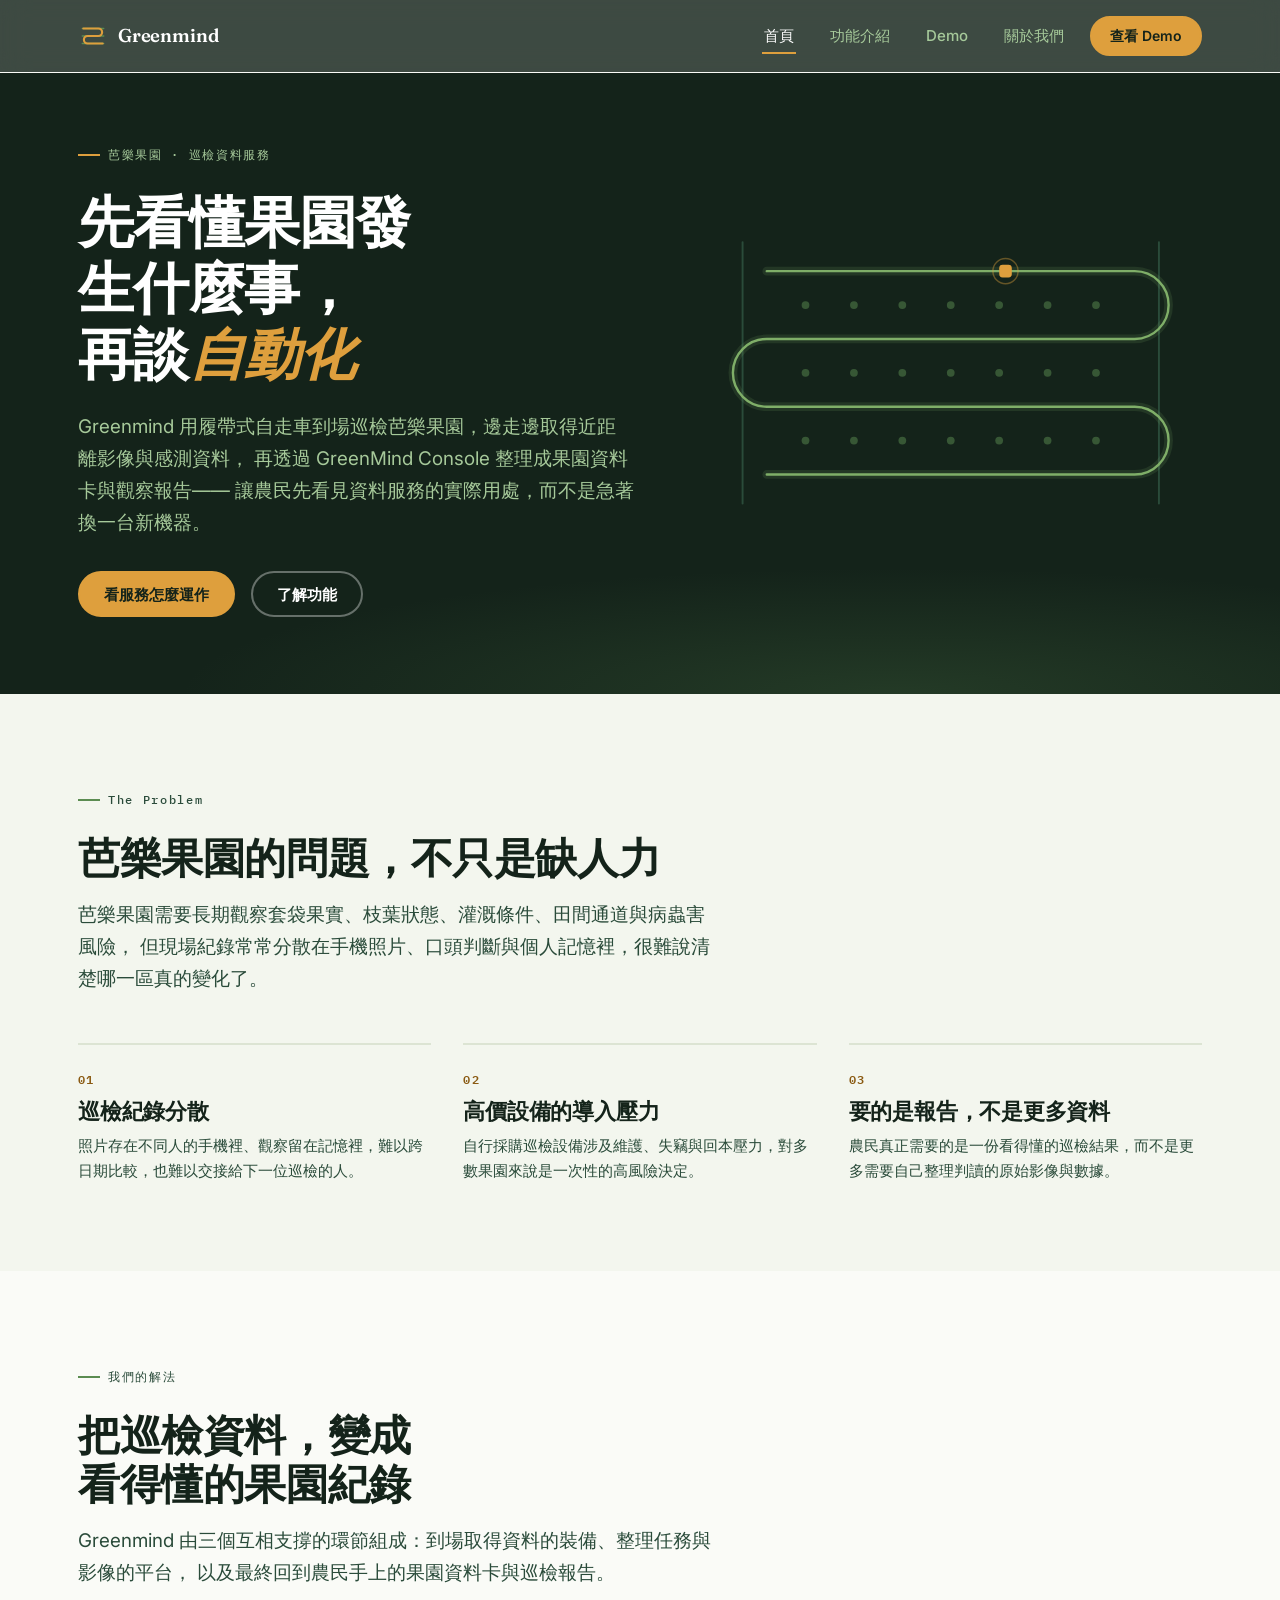
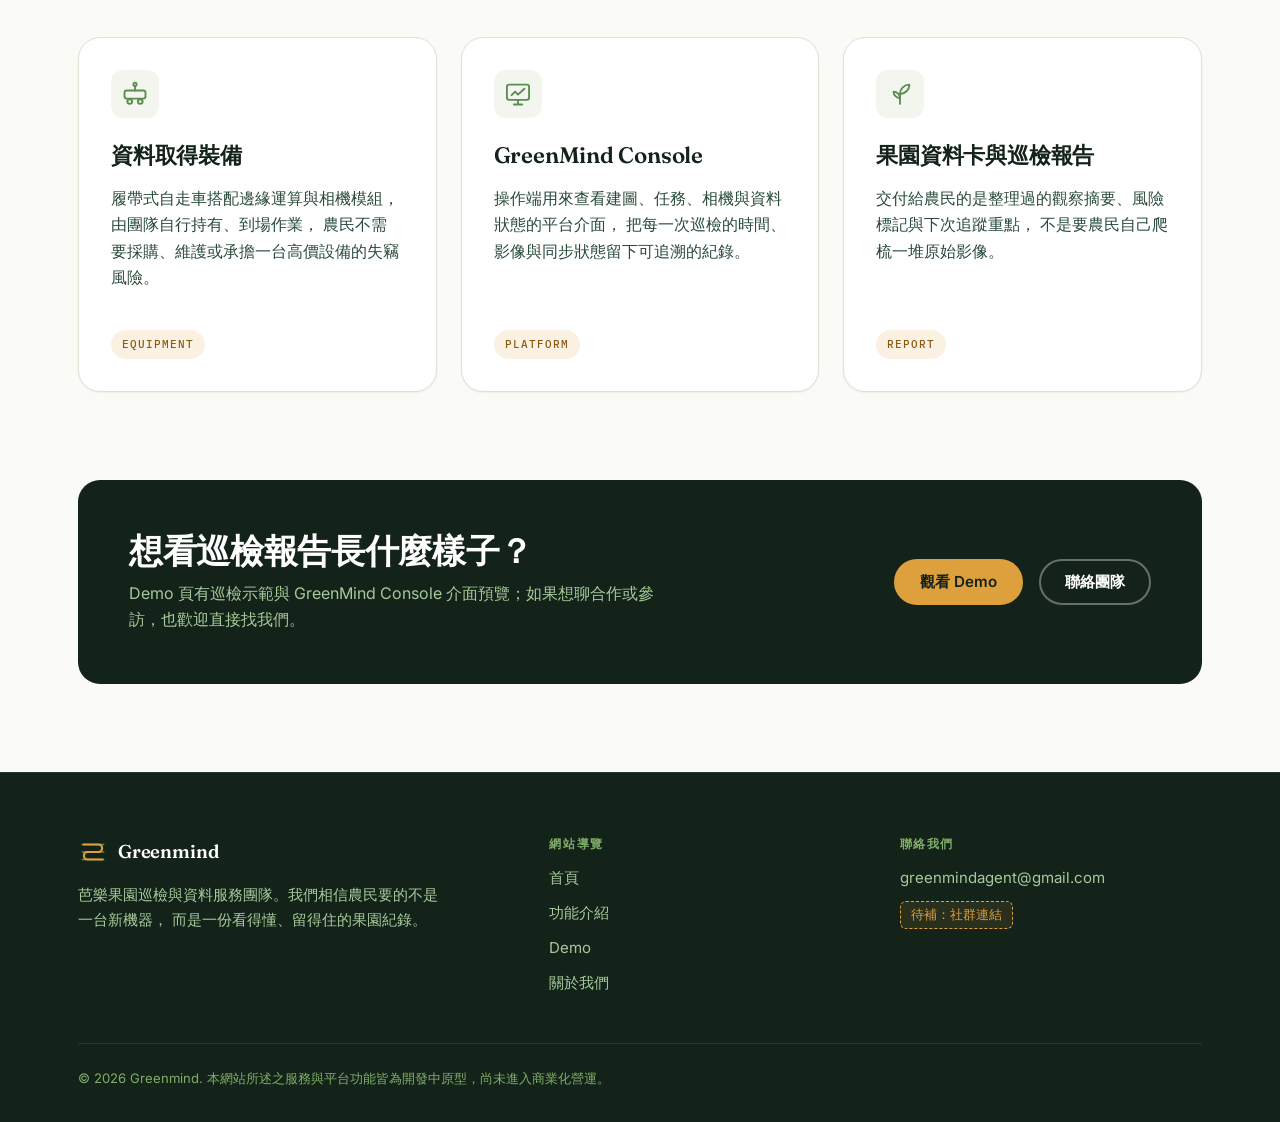
==== commit 5ff81d0c: "Update Greenmind site content" ====
--- a/index.html
+++ b/index.html
@@ -3,15 +3,15 @@
 <head>
 <meta charset="UTF-8">
 <meta name="viewport" content="width=device-width, initial-scale=1">
-<title>Greenmind — 智慧農業自走車</title>
-<meta name="description" content="Greenmind 是一支開發中的智慧農業自走車團隊，結合越野底盤、多感測融合與路徑規劃軟體，讓巡田這件事不再只能靠人走。">
+<title>Greenmind — 芭樂果園巡檢與資料服務</title>
+<meta name="description" content="Greenmind 用履帶式自走車到場取得芭樂果園的巡檢影像與感測資料，透過 GreenMind Console 整理成農民看得懂的果園資料卡與觀察報告。">
 <meta name="theme-color" content="#14231A">
 
 <meta property="og:type" content="website">
 <meta property="og:locale" content="zh_TW">
 <meta property="og:site_name" content="Greenmind">
-<meta property="og:title" content="Greenmind — 智慧農業自走車">
-<meta property="og:description" content="沿著作物壟間，走出最精準的路徑。開發中的智慧農業自走車原型。">
+<meta property="og:title" content="Greenmind — 芭樂果園巡檢與資料服務">
+<meta property="og:description" content="先把果園巡檢資料整理成看得懂的報告，農民先看見服務的實際用處，再談自動化。">
 
 <link rel="preconnect" href="https://fonts.googleapis.com">
 <link rel="preconnect" href="https://fonts.gstatic.com" crossorigin>
@@ -62,15 +62,15 @@
     <div class="container hero__grid">
 
       <div class="hero__copy">
-        <p class="eyebrow">智慧農業 · 自走車原型開發中</p>
-        <h1 class="hero__title">沿著作物壟間，<br>走出<em>最精準</em>的路徑</h1>
+        <p class="eyebrow">芭樂果園 · 巡檢資料服務</p>
+        <h1 class="hero__title">先看懂果園發生什麼事，<br>再談<em>自動化</em></h1>
         <p class="lead">
-          Greenmind 正在打造一台能自己巡田的自走車。它照著規劃好的壟間路線來回移動，
-          一邊記錄作物狀況，一邊把畫面與感測數據即時傳回操控端——
-          讓巡田不再是每天都得親自走一趟的體力活。
+          Greenmind 用履帶式自走車到場巡檢芭樂果園，邊走邊取得近距離影像與感測資料，
+          再透過 GreenMind Console 整理成果園資料卡與觀察報告——
+          讓農民先看見資料服務的實際用處，而不是急著換一台新機器。
         </p>
         <div class="btn-row">
-          <a class="btn btn--primary" href="demo.html">觀看 Demo</a>
+          <a class="btn btn--primary" href="demo.html">看服務怎麼運作</a>
           <a class="btn btn--ghost" href="features.html">了解功能</a>
         </div>
       </div>
@@ -136,28 +136,28 @@
     <div class="container">
       <div class="section-intro reveal">
         <p class="eyebrow">The Problem</p>
-        <h2>田還是得一畦一畦地走完</h2>
+        <h2>芭樂果園的問題，不只是缺人力</h2>
         <p class="lead">
-          巡田是農務裡最花時間、卻最難累積的一環。人走過去看過了，
-          資料留在腦袋裡，隔週再走一次，也很難說清楚哪一區真的變差了。
+          芭樂果園需要長期觀察套袋果實、枝葉狀態、灌溉條件、田間通道與病蟲害風險，
+          但現場紀錄常常分散在手機照片、口頭判斷與個人記憶裡，很難說清楚哪一區真的變化了。
         </p>
       </div>
 
       <ul class="problem-list reveal">
         <li class="problem-item">
           <span class="problem-item__num">01</span>
-          <h3>靠人力，走不完</h3>
-          <p>面積一大，巡完一輪就是半天起跳。人力成本高，能巡的頻率自然被壓低。</p>
+          <h3>巡檢紀錄分散</h3>
+          <p>照片存在不同人的手機裡、觀察留在記憶裡，難以跨日期比較，也難以交接給下一位巡檢的人。</p>
         </li>
         <li class="problem-item">
           <span class="problem-item__num">02</span>
-          <h3>看得到，留不下</h3>
-          <p>觀察多半停在肉眼與記憶，沒有可比對的影像與數據，異常往往等到明顯了才被發現。</p>
+          <h3>高價設備的導入壓力</h3>
+          <p>自行採購巡檢設備涉及維護、失竊與回本壓力，對多數果園來說是一次性的高風險決定。</p>
         </li>
         <li class="problem-item">
           <span class="problem-item__num">03</span>
-          <h3>難以追蹤變化</h3>
-          <p>沒有一致的巡行路線與紀錄格式，前後兩次巡田的結果無法對齊，也就談不上趨勢判斷。</p>
+          <h3>要的是報告，不是更多資料</h3>
+          <p>農民真正需要的是一份看得懂的巡檢結果，而不是更多需要自己整理判讀的原始影像與數據。</p>
         </li>
       </ul>
     </div>
@@ -168,10 +168,10 @@
     <div class="container">
       <div class="section-intro reveal">
         <p class="eyebrow">我們的解法</p>
-        <h2>把巡田交給一台走得準的車</h2>
+        <h2>把巡檢資料，變成看得懂的果園紀錄</h2>
         <p class="lead">
-          Greenmind 由三個互相支撐的模組組成：能走進田裡的硬體、算得出路線的軟體，
-          以及讓這些資料真正派上用場的農業應用。
+          Greenmind 由三個互相支撐的環節組成：到場取得資料的裝備、整理任務與影像的平台，
+          以及最終回到農民手上的果園資料卡與巡檢報告。
         </p>
       </div>
 
@@ -187,12 +187,12 @@
               <circle cx="12" cy="3.6" r="1.4"/>
             </svg>
           </div>
-          <h3>自走車硬體</h3>
+          <h3>資料取得裝備</h3>
           <p class="card__body">
-            越野底盤讓它能實際開進不平整的田區；多感測融合負責定位與避障；
-            太陽能輔助充電則是為了拉長單次出勤能待在田裡的時間。
+            履帶式自走車搭配邊緣運算與相機模組，由團隊自行持有、到場作業，
+            農民不需要採購、維護或承擔一台高價設備的失竊風險。
           </p>
-          <span class="card__tag">Hardware</span>
+          <span class="card__tag">Equipment</span>
         </article>
 
         <article class="card">
@@ -203,12 +203,12 @@
               <path d="M6.5 13l3-3 2.5 2.5L17.5 7.5"/>
             </svg>
           </div>
-          <h3>控制軟體</h3>
+          <h3>GreenMind Console</h3>
           <p class="card__body">
-            即時地圖看得到車在哪、路徑規劃決定它接下來怎麼走、
-            手動與自動雙模式隨時切換，感測儀表板則把當下的數據攤開在同一個畫面上。
+            操作端用來查看建圖、任務、相機與資料狀態的平台介面，
+            把每一次巡檢的時間、影像與同步狀態留下可追溯的紀錄。
           </p>
-          <span class="card__tag">Software</span>
+          <span class="card__tag">Platform</span>
         </article>
 
         <article class="card">
@@ -219,12 +219,12 @@
               <path d="M12 15.5c-3 0-5.5-2.5-5.5-5.5 3 0 5.5 2.5 5.5 5.5Z"/>
             </svg>
           </div>
-          <h3>智慧農業應用</h3>
+          <h3>果園資料卡與巡檢報告</h3>
           <p class="card__body">
-            巡回來的影像與數據不只是存檔：作物監測看生長狀況、
-            精準灌溉決定該澆哪一區、病蟲害示警則負責在還來得及時提醒你。
+            交付給農民的是整理過的觀察摘要、風險標記與下次追蹤重點，
+            不是要農民自己爬梳一堆原始影像。
           </p>
-          <span class="card__tag">Application</span>
+          <span class="card__tag">Report</span>
         </article>
 
       </div>
@@ -236,8 +236,8 @@
     <div class="container">
       <section class="contact-band reveal" aria-labelledby="cta-home">
         <div class="contact-band__text">
-          <h2 id="cta-home">想看它實際跑起來的樣子？</h2>
-          <p>Demo 頁有巡田示範與控制介面的預覽；如果想聊合作或參訪，也歡迎直接找我們。</p>
+          <h2 id="cta-home">想看巡檢報告長什麼樣子？</h2>
+          <p>Demo 頁有巡檢示範與 GreenMind Console 介面預覽；如果想聊合作或參訪，也歡迎直接找我們。</p>
         </div>
         <div class="btn-row">
           <a class="btn btn--primary" href="demo.html">觀看 Demo</a>
@@ -267,8 +267,8 @@
           <span>Greenmind</span>
         </a>
         <p class="site-footer__about">
-          開發中的智慧農業自走車團隊。我們相信巡田這件事，
-          值得一台走得比人更規律、記得比人更清楚的機器。
+          芭樂果園巡檢與資料服務團隊。我們相信農民要的不是一台新機器，
+          而是一份看得懂、留得住的果園紀錄。
         </p>
       </div>
 
@@ -286,13 +286,12 @@
         <h3>聯絡我們</h3>
         <ul class="footer-list">
           <li><a href="mailto:greenmindagent@gmail.com">greenmindagent@gmail.com</a></li>
-          <li><span class="placeholder placeholder--inline">待補：GitHub 連結</span></li>
           <li><span class="placeholder placeholder--inline">待補：社群連結</span></li>
         </ul>
       </div>
 
     </div>
-    <p class="site-footer__legal">© 2026 Greenmind. 本網站所述之自走車與軟體皆為開發中原型。</p>
+    <p class="site-footer__legal">© 2026 Greenmind. 本網站所述之服務與平台功能皆為開發中原型，尚未進入商業化營運。</p>
   </div>
 </footer>
 
--- a/css/style.css
+++ b/css/style.css
@@ -575,6 +575,19 @@
   border-radius: var(--radius-lg);
   overflow: hidden;
 }
+.feature-row__media--transparent {
+  padding: 0;
+  background: transparent;
+  border-radius: 0;
+  overflow: visible;
+}
+.feature-row__image {
+  width: min(112%, 620px);
+  height: auto;
+  margin-inline: auto;
+  object-fit: contain;
+  filter: drop-shadow(0 22px 28px rgba(20, 35, 26, 0.18));
+}
 .section--paper .feature-row__media { box-shadow: var(--shadow-md); }
 
 .spec-list { list-style: none; margin: var(--space-5) 0 0; padding: 0; }
@@ -1010,6 +1023,7 @@
   .feature-row,
   .prose-grid { grid-template-columns: minmax(0, 1fr); }
   .feature-row--flip .feature-row__media { order: 0; }
+  .feature-row__image { width: min(100%, 520px); }
   .prose-grid__aside { position: static; }
 
   .site-footer__grid { grid-template-columns: minmax(0, 1fr); gap: var(--space-5); }
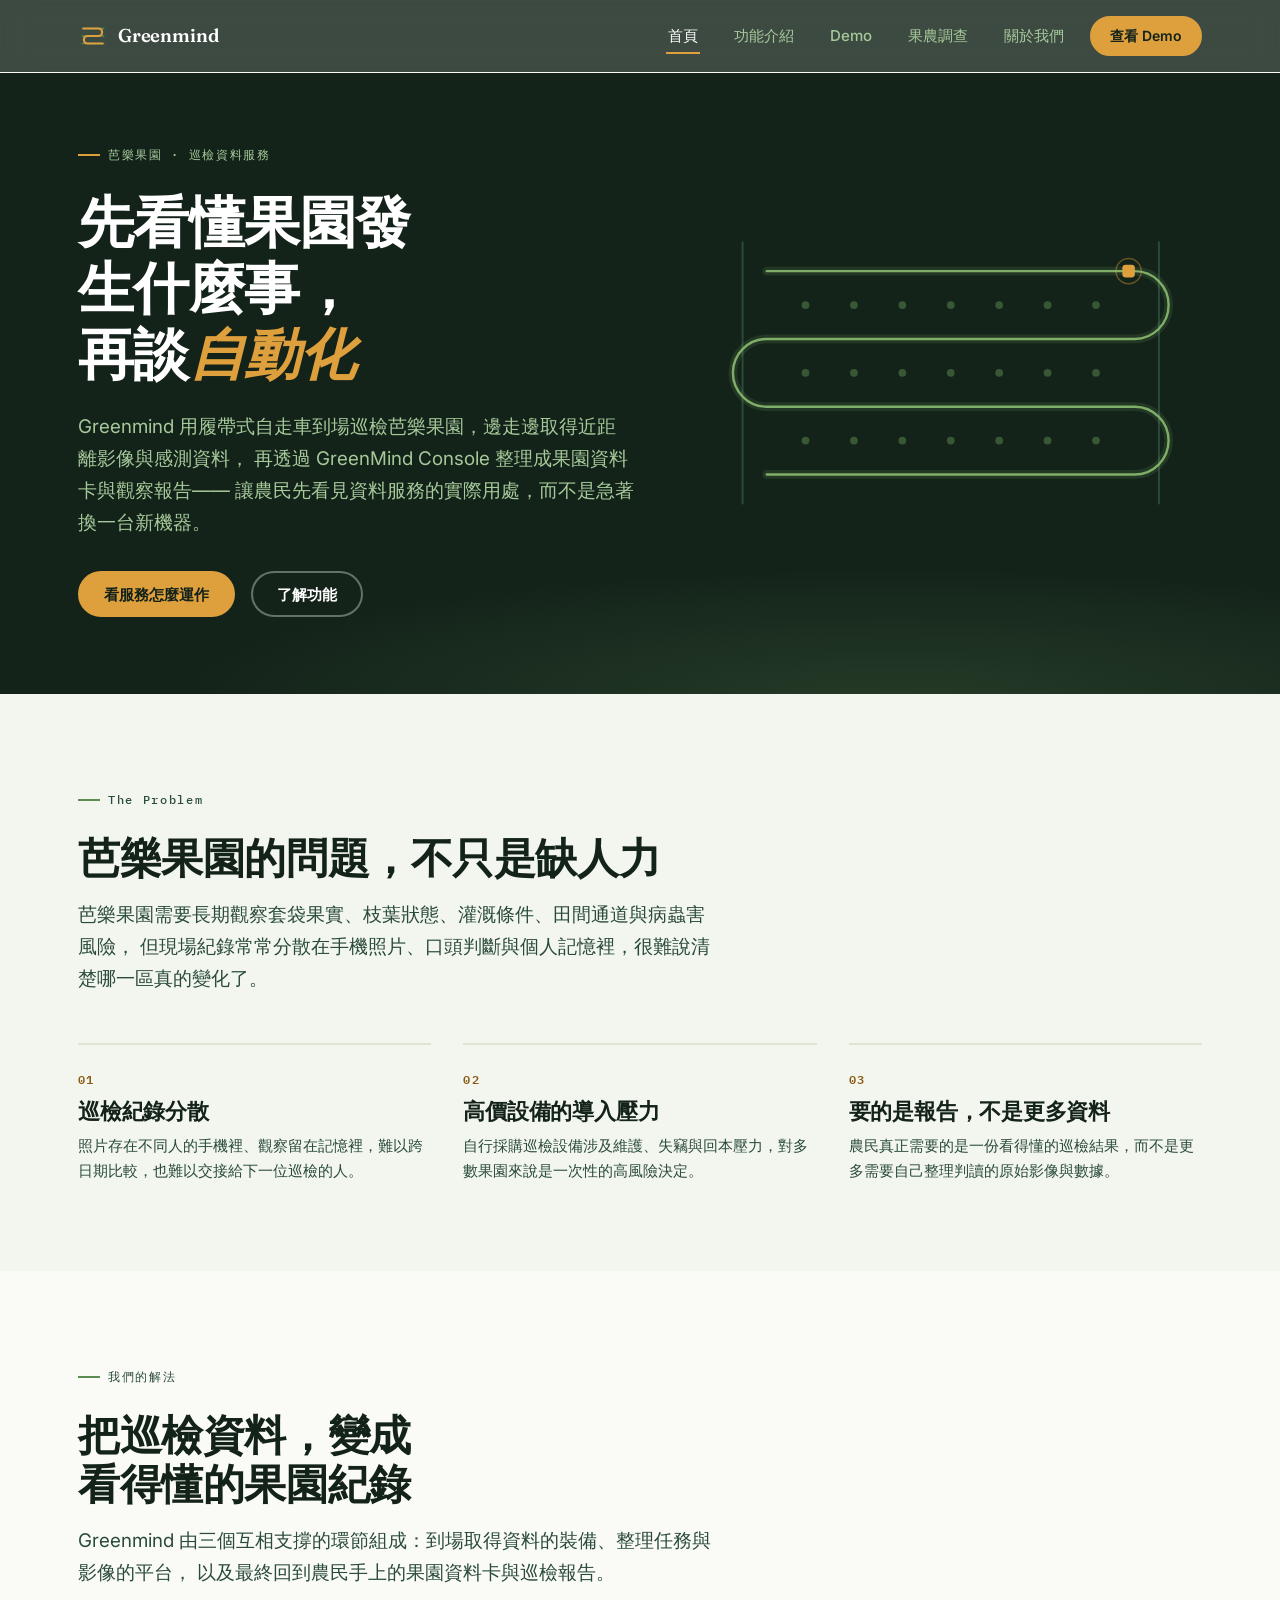
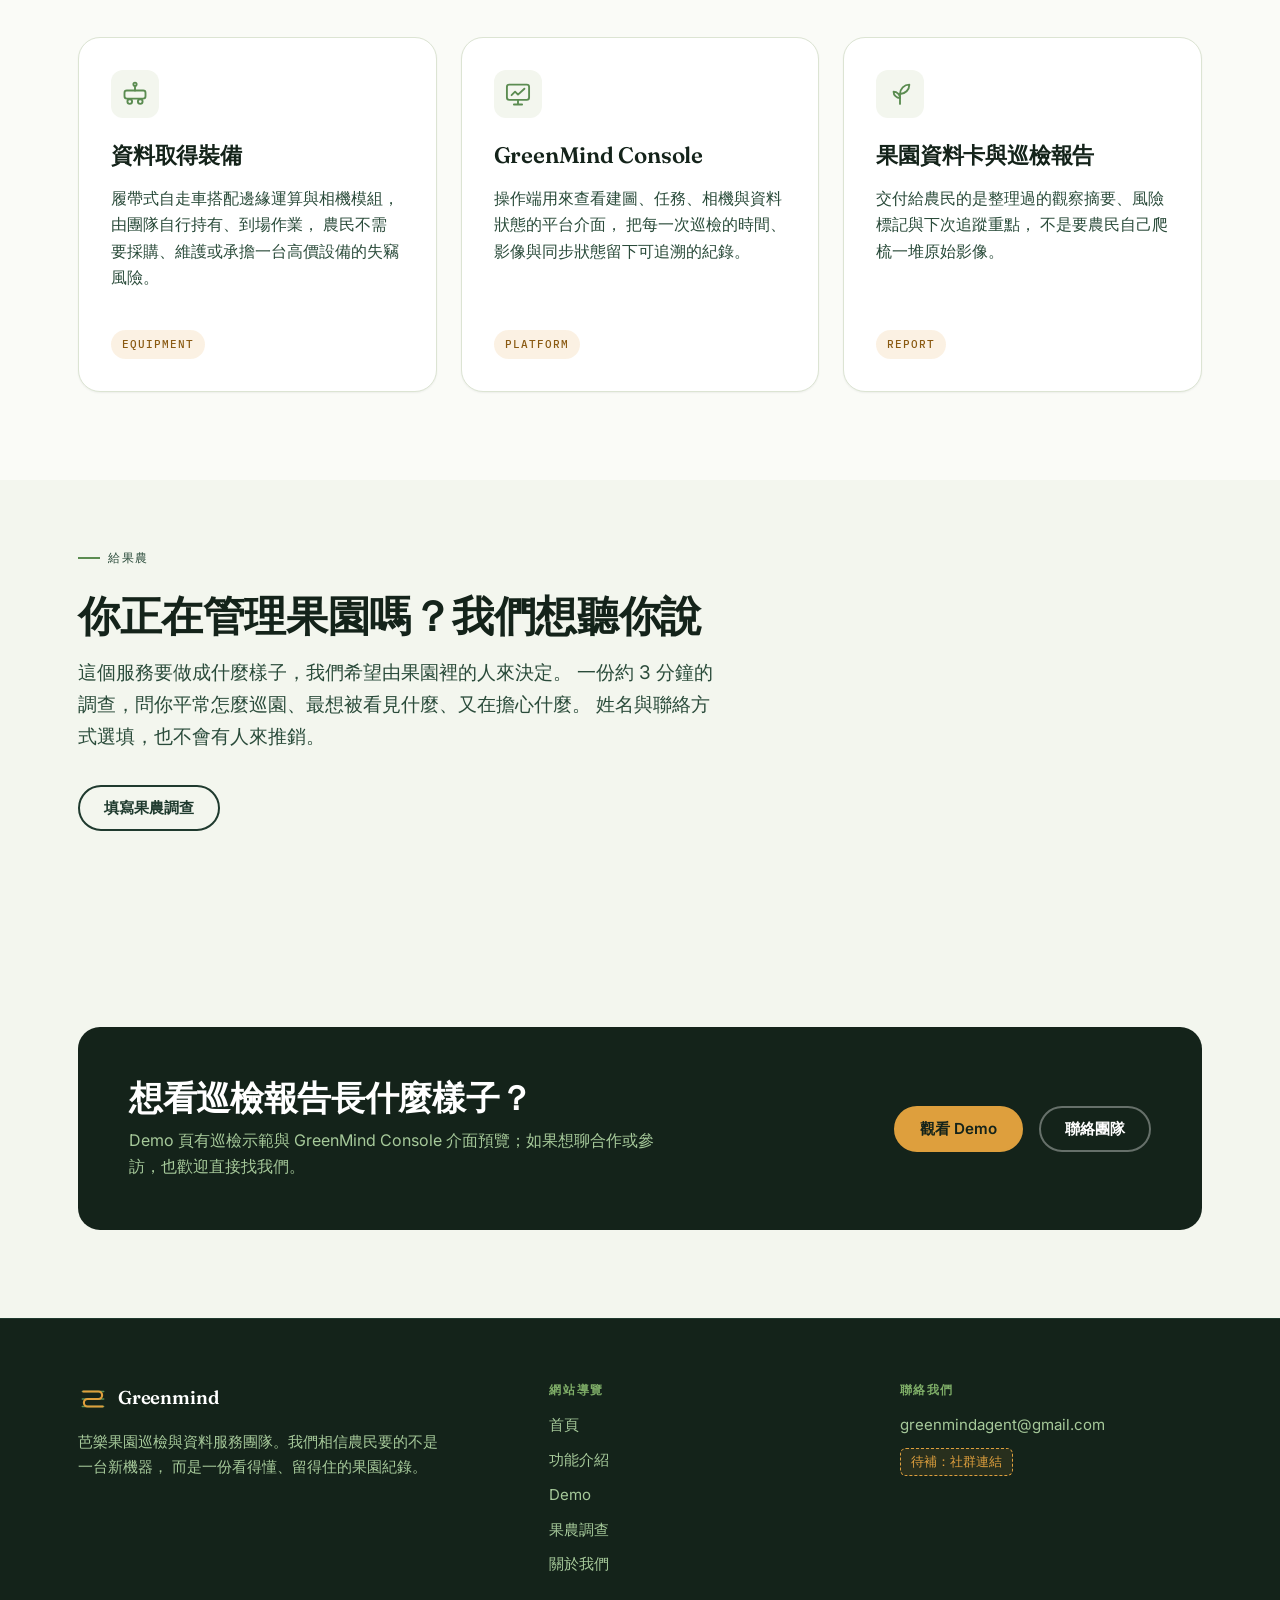
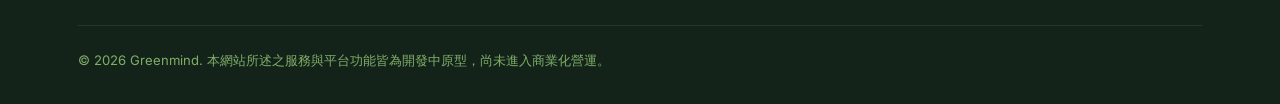
==== commit 14d077e5: "新增果農調查頁，並調整中文標籤字級 - 新增 survey.html：Google 表單的落地頁，含填寫須知與個資告知，   按鈕指向表單而非直接外連，之後換表單不必重印 QR code - 四頁的 " ====
--- a/index.html
+++ b/index.html
@@ -46,6 +46,7 @@
         <li><a class="nav__link" href="index.html" aria-current="page">首頁</a></li>
         <li><a class="nav__link" href="features.html">功能介紹</a></li>
         <li><a class="nav__link" href="demo.html">Demo</a></li>
+        <li><a class="nav__link" href="survey.html">果農調查</a></li>
         <li><a class="nav__link" href="about.html">關於我們</a></li>
       </ul>
       <a class="btn btn--primary btn--sm" href="demo.html">查看 Demo</a>
@@ -231,6 +232,24 @@
     </div>
   </section>
 
+  <!-- ====================== 果農調查 ====================== -->
+  <section class="section section--paper section--tight">
+    <div class="container">
+      <div class="section-intro reveal">
+        <p class="eyebrow">給果農</p>
+        <h2>你正在管理果園嗎？我們想聽你說</h2>
+        <p class="lead">
+          這個服務要做成什麼樣子，我們希望由果園裡的人來決定。
+          一份約 3 分鐘的調查，問你平常怎麼巡園、最想被看見什麼、又在擔心什麼。
+          姓名與聯絡方式選填，也不會有人來推銷。
+        </p>
+        <div class="btn-row">
+          <a class="btn btn--outline" href="survey.html">填寫果農調查</a>
+        </div>
+      </div>
+    </div>
+  </section>
+
   <!-- ====================== CTA ====================== -->
   <div class="contact-band-wrap">
     <div class="container">
@@ -278,6 +297,7 @@
           <li><a href="index.html">首頁</a></li>
           <li><a href="features.html">功能介紹</a></li>
           <li><a href="demo.html">Demo</a></li>
+          <li><a href="survey.html">果農調查</a></li>
           <li><a href="about.html">關於我們</a></li>
         </ul>
       </div>
--- a/css/style.css
+++ b/css/style.css
@@ -599,15 +599,18 @@
   border-top: 1px solid var(--line-200);
 }
 .spec-list li:last-child { border-bottom: 1px solid var(--line-200); }
+/* 標籤是中文（底盤／運算／感測／控制），但 mono 字體沒有中文字符，
+   會掉到系統中文字體渲染 —— 拉丁大寫在 12.8px 像標籤，中文在同樣尺寸只是糊。
+   因此拉到與 value 相當，層級改由字重與顏色維持。 */
 .spec-list__label {
   font-family: var(--font-mono);
-  font-size: 0.8rem;
+  font-size: 0.95rem;
   font-weight: 600;
   letter-spacing: 0.05em;
   color: var(--forest-800);
-  padding-top: 3px;
-}
-.spec-list__value { color: var(--ink-muted); font-size: 0.96rem; }
+  padding-top: 2px;
+}
+.spec-list__value { color: var(--ink-muted); font-size: 1rem; }
 
 /* 儀表板 mockup */
 .panel-mock { font-family: var(--font-mono); color: var(--leaf-300); }
@@ -836,6 +839,11 @@
 .prose-grid__aside { position: sticky; top: calc(var(--header-h) + 32px); }
 .prose-grid__body { max-width: 66ch; }
 
+/* 果農調查的填寫須知與個資告知，是農民在手機上要當場讀完就決定填不填的段落，
+   比一般內文大一階（17.6px），行長也收窄一點。 */
+.prose-grid__body--lg p { font-size: 1.1rem; }
+.prose-grid__body--lg { max-width: 58ch; }
+
 /* --------------------------------------------------------------------------
    18. Placeholder 標記 — 需求書 §3
    -------------------------------------------------------------------------- */
@@ -853,7 +861,8 @@
   display: inline-block;
   margin-bottom: var(--space-2);
   font-family: var(--font-mono);
-  font-size: 0.7rem;
+  /* 同 .spec-list__label：內容是中文（待補內容／目前階段），0.7rem 讀不了 */
+  font-size: 0.85rem;
   font-weight: 600;
   letter-spacing: 0.12em;
   text-transform: uppercase;
